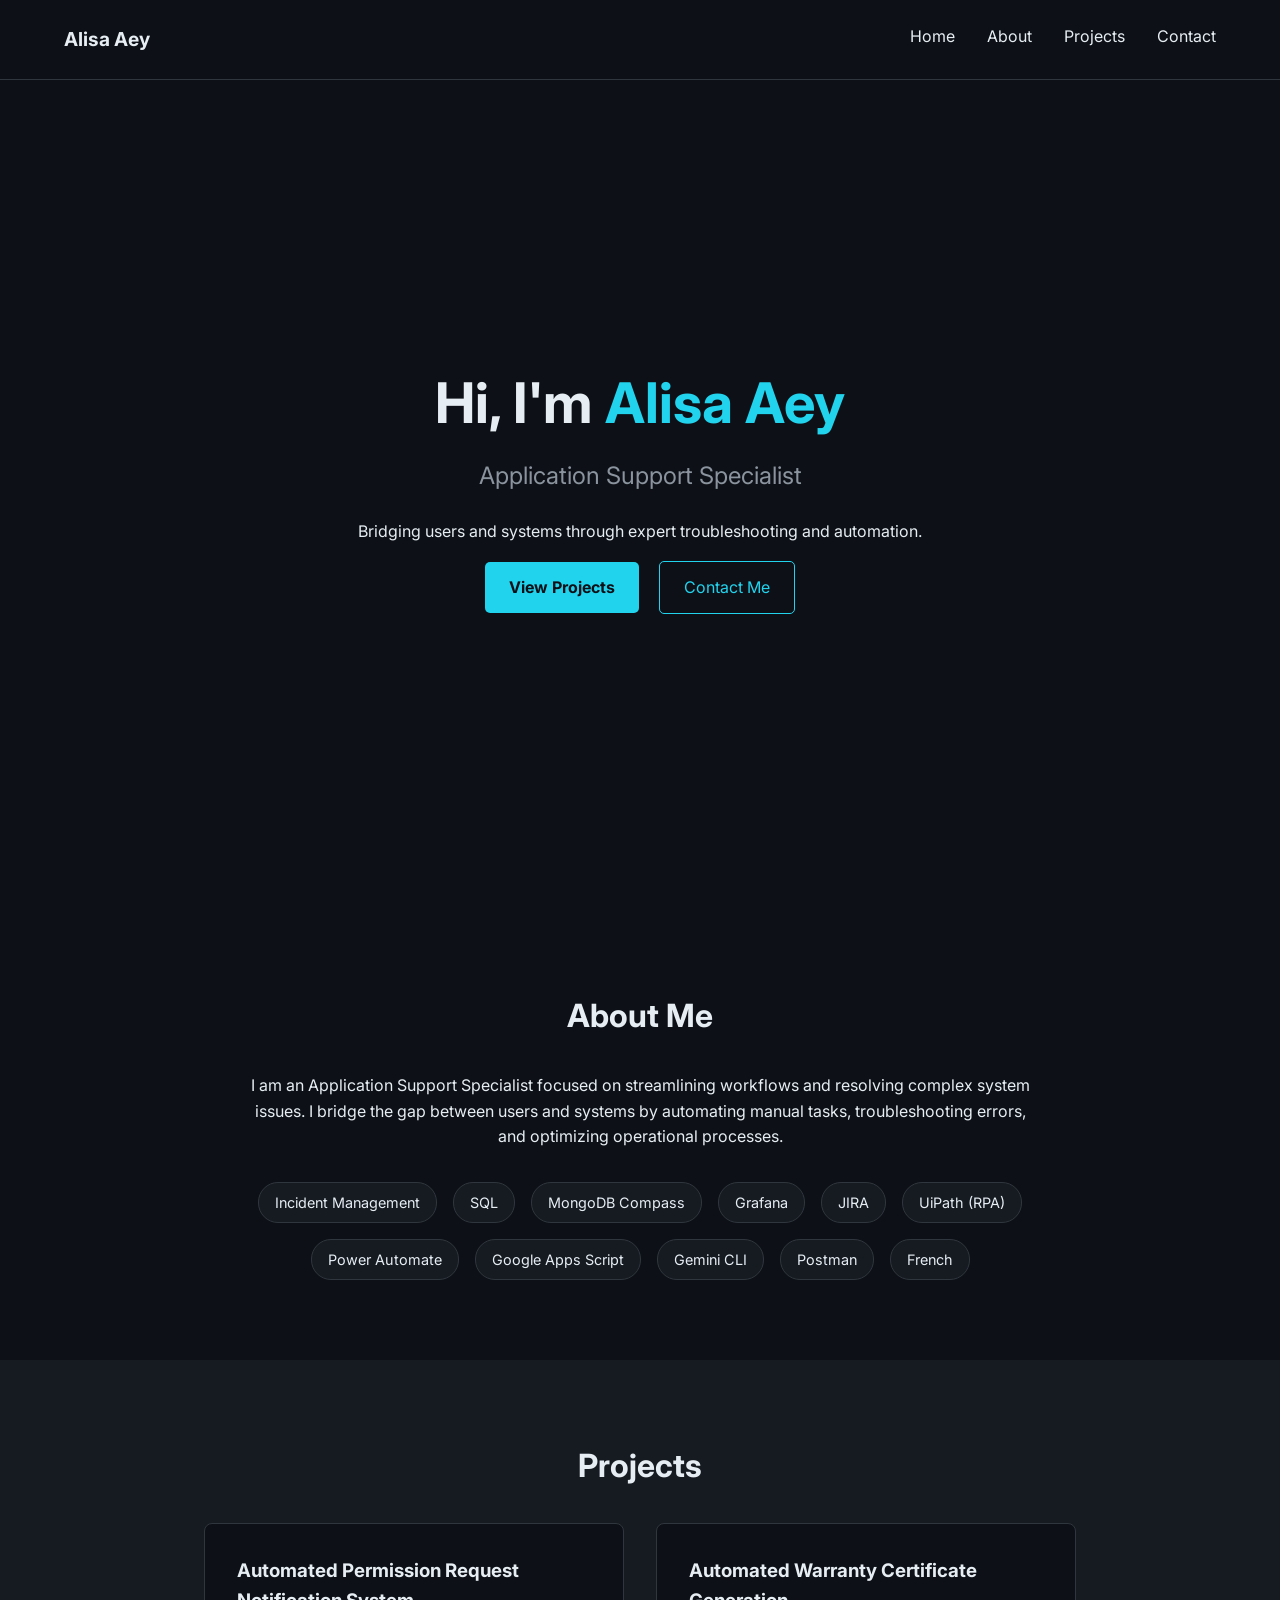
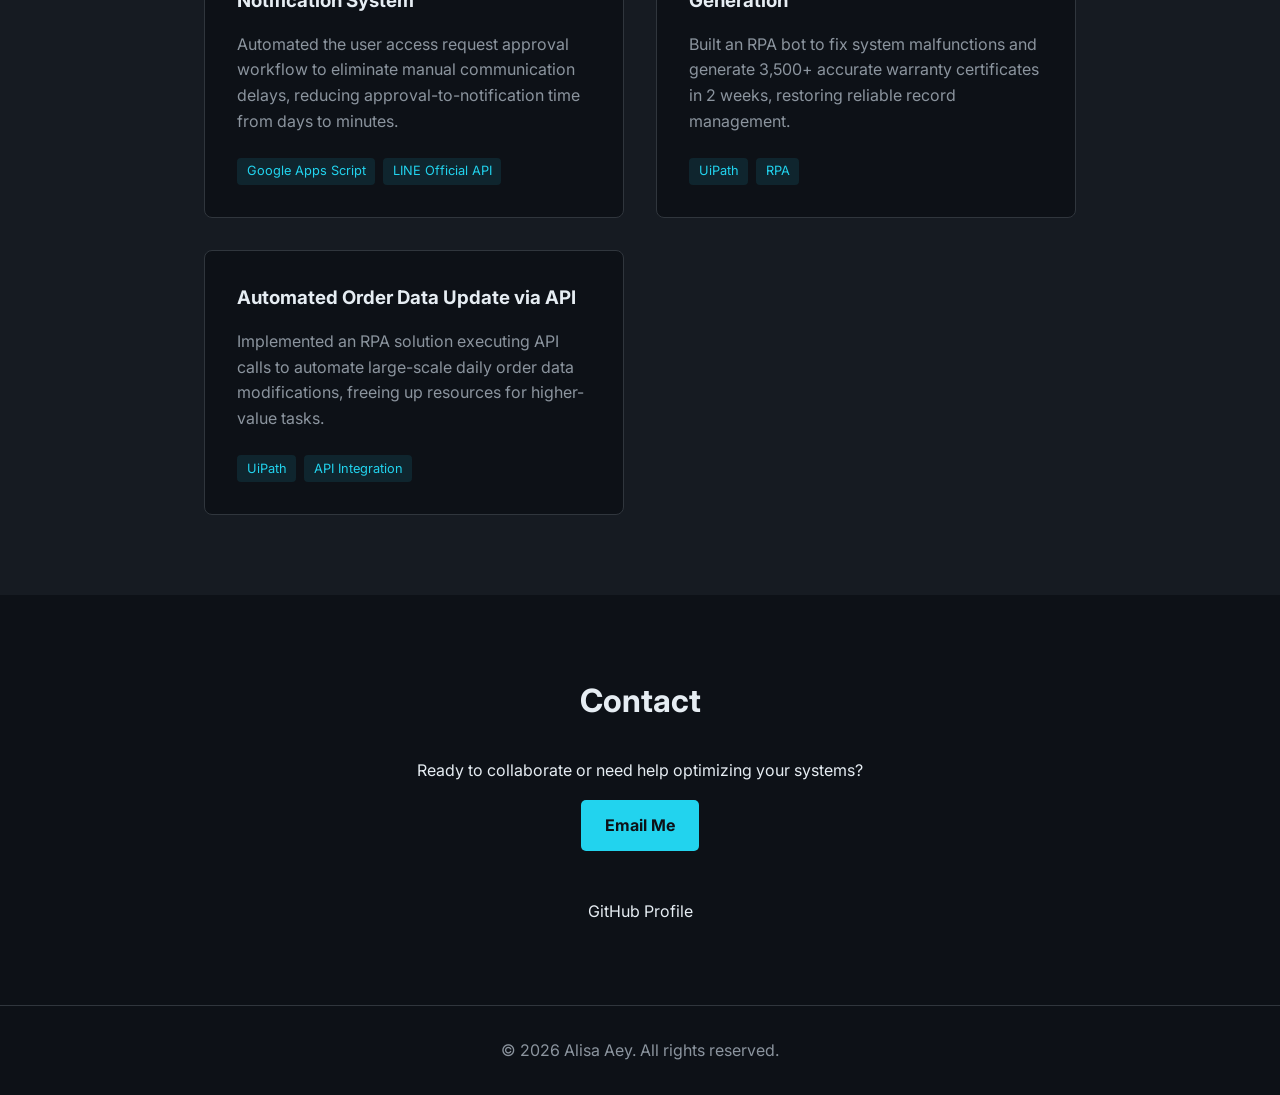
==== P1_portfolio/index.html @ d016bc78 "Add Power Automate to skills and update portfolio Co-authored-by: factory-droid[bot] <138933559+fact" ====
<!DOCTYPE html>
<html lang="en">
<head>
    <meta charset="UTF-8">
    <meta name="viewport" content="width=device-width, initial-scale=1.0">
    <title>Alisa Aey - Application Support Specialist</title>
    <link href="https://fonts.googleapis.com/css2?family=Inter:wght@300;400;600;700&display=swap" rel="stylesheet">
    <link rel="stylesheet" href="style.css">
</head>
<body>
    <nav class="navbar">
        <div class="logo">Alisa Aey</div>
        <ul class="nav-links">
            <li><a href="#home">Home</a></li>
            <li><a href="#about">About</a></li>
            <li><a href="#projects">Projects</a></li>
            <li><a href="#contact">Contact</a></li>
        </ul>
    </nav>

    <header id="home" class="hero">
        <div class="hero-content">
            <h1>Hi, I'm <span class="highlight">Alisa Aey</span></h1>
            <h2>Application Support Specialist</h2>
            <p>Bridging users and systems through expert troubleshooting and automation.</p>
            <div class="cta-buttons">
                <a href="#projects" class="btn btn-primary">View Projects</a>
                <a href="#contact" class="btn btn-secondary">Contact Me</a>
            </div>
        </div>
    </header>

    <section id="about" class="section-padding">
        <div class="container">
            <h2 class="section-title">About Me</h2>
            <div class="about-content">
                <p>I am an Application Support Specialist focused on streamlining workflows and resolving complex system issues. I bridge the gap between users and systems by automating manual tasks, troubleshooting errors, and optimizing operational processes.</p>
                <div class="skills-grid">
                    <span>Incident Management</span>
                    <span>SQL</span>
                    <span>MongoDB Compass</span>
                    <span>Grafana</span>
                    <span>JIRA</span>
                    <span>UiPath (RPA)</span>
                    <span>Power Automate</span>
                    <span>Google Apps Script</span>
                    <span>Gemini CLI</span>
                    <span>Postman</span>
                    <span>French</span>
                </div>
            </div>
        </div>
    </section>

    <section id="projects" class="section-padding bg-alt">
        <div class="container">
            <h2 class="section-title">Projects</h2>
            <div class="projects-grid">
                <!-- Project 1 -->
                <div class="project-card">
                    <h3>Automated Permission Request Notification System</h3>
                    <p>Automated the user access request approval workflow to eliminate manual communication delays, reducing approval-to-notification time from days to minutes.</p>
                    <div class="tech-tags">
                        <span>Google Apps Script</span>
                        <span>LINE Official API</span>
                    </div>
                </div>
                <!-- Project 2 -->
                <div class="project-card">
                    <h3>Automated Warranty Certificate Generation</h3>
                    <p>Built an RPA bot to fix system malfunctions and generate 3,500+ accurate warranty certificates in 2 weeks, restoring reliable record management.</p>
                    <div class="tech-tags">
                        <span>UiPath</span>
                        <span>RPA</span>
                    </div>
                </div>
                <!-- Project 3 -->
                <div class="project-card">
                    <h3>Automated Order Data Update via API</h3>
                    <p>Implemented an RPA solution executing API calls to automate large-scale daily order data modifications, freeing up resources for higher-value tasks.</p>
                    <div class="tech-tags">
                        <span>UiPath</span>
                        <span>API Integration</span>
                    </div>
                </div>
            </div>
        </div>
    </section>

    <section id="contact" class="section-padding">
        <div class="container">
            <h2 class="section-title">Contact</h2>
            <div class="contact-content text-center">
                <p>Ready to collaborate or need help optimizing your systems?</p>
                <a href="mailto:aey.alisarit@gmail.com" class="btn btn-primary">Email Me</a>
                <div class="social-links">
                    <a href="https://github.com/alisa-aey" target="_blank">GitHub Profile</a>
                </div>
            </div>
        </div>
    </section>

    <footer>
        <p>&copy; 2026 Alisa Aey. All rights reserved.</p>
    </footer>

    <script src="main.js"></script>
</body>
</html>
---- P1_portfolio/style.css ----
:root {
    --bg-color: #0d1117;
    --surface-color: #161b22;
    --border-color: #30363d;
    --text-primary: #e6edf3;
    --text-secondary: #8b949e;
    --accent-color: #22d3ee;
    --accent-hover: #67e8f9;
    --font-family: 'Inter', sans-serif;
}

* {
    margin: 0;
    padding: 0;
    box-sizing: border-box;
}

body {
    background-color: var(--bg-color);
    color: var(--text-primary);
    font-family: var(--font-family);
    line-height: 1.6;
}

.container {
    max-width: 1000px;
    margin: 0 auto;
    padding: 0 5%;
}

.navbar {
    display: flex;
    justify-content: space-between;
    padding: 1.5rem 5%;
    background-color: var(--bg-color);
    position: sticky;
    top: 0;
    border-bottom: 1px solid var(--border-color);
    z-index: 1000;
}

.logo {
    font-weight: 700;
    font-size: 1.2rem;
    color: var(--text-primary);
}

.nav-links {
    list-style: none;
    display: flex;
    gap: 2rem;
}

.nav-links a {
    color: var(--text-primary);
    text-decoration: none;
    transition: color 0.3s;
}

.nav-links a:hover {
    color: var(--accent-color);
}

.hero {
    height: calc(100vh - 70px);
    display: flex;
    align-items: center;
    justify-content: center;
    text-align: center;
    padding: 0 5%;
}

.hero h1 {
    font-size: 3.5rem;
    margin-bottom: 0.5rem;
}

.hero h2 {
    color: var(--text-secondary);
    font-weight: 400;
    margin-bottom: 1.5rem;
}

.highlight {
    color: var(--accent-color);
}

.btn {
    display: inline-block;
    padding: 0.8rem 1.5rem;
    border-radius: 5px;
    text-decoration: none;
    margin: 1rem 0.5rem;
    transition: all 0.3s;
}

.btn-primary {
    background-color: var(--accent-color);
    color: var(--bg-color);
    font-weight: bold;
}

.btn-primary:hover {
    background-color: var(--accent-hover);
    box-shadow: 0 0 15px rgba(34, 211, 238, 0.4);
}

.btn-secondary {
    border: 1px solid var(--accent-color);
    color: var(--accent-color);
}

.btn-secondary:hover {
    background-color: rgba(34, 211, 238, 0.1);
}

.section-padding {
    padding: 5rem 0;
}

.bg-alt {
    background-color: var(--surface-color);
}

.section-title {
    font-size: 2rem;
    margin-bottom: 2rem;
    text-align: center;
    color: var(--text-primary);
}

.placeholder-text {
    text-align: center;
    color: var(--text-secondary);
    font-style: italic;
}

footer {
    text-align: center;
    padding: 2rem;
    border-top: 1px solid var(--border-color);
    color: var(--text-secondary);
}

/* Custom additions for content sections */
.about-content {
    text-align: center;
    max-width: 800px;
    margin: 0 auto;
}

.skills-grid {
    display: flex;
    flex-wrap: wrap;
    justify-content: center;
    gap: 1rem;
    margin-top: 2rem;
}

.skills-grid span {
    background-color: var(--surface-color);
    padding: 0.5rem 1rem;
    border-radius: 20px;
    border: 1px solid var(--border-color);
    font-size: 0.9rem;
}

.projects-grid {
    display: grid;
    grid-template-columns: repeat(auto-fit, minmax(300px, 1fr));
    gap: 2rem;
    margin-top: 2rem;
}

.project-card {
    background-color: var(--bg-color);
    padding: 2rem;
    border-radius: 8px;
    border: 1px solid var(--border-color);
    transition: transform 0.3s;
}

.project-card:hover {
    transform: translateY(-5px);
    border-color: var(--accent-color);
}

.project-card h3 {
    margin-bottom: 1rem;
    color: var(--text-primary);
}

.project-card p {
    color: var(--text-secondary);
    margin-bottom: 1.5rem;
}

.tech-tags {
    display: flex;
    flex-wrap: wrap;
    gap: 0.5rem;
}

.tech-tags span {
    font-size: 0.8rem;
    color: var(--accent-color);
    background-color: rgba(34, 211, 238, 0.1);
    padding: 0.2rem 0.6rem;
    border-radius: 4px;
}

.text-center {
    text-align: center;
}

.social-links {
    margin-top: 2rem;
}

.social-links a {
    color: var(--text-primary);
    text-decoration: none;
    margin: 0 1rem;
}

.social-links a:hover {
    color: var(--accent-color);
}
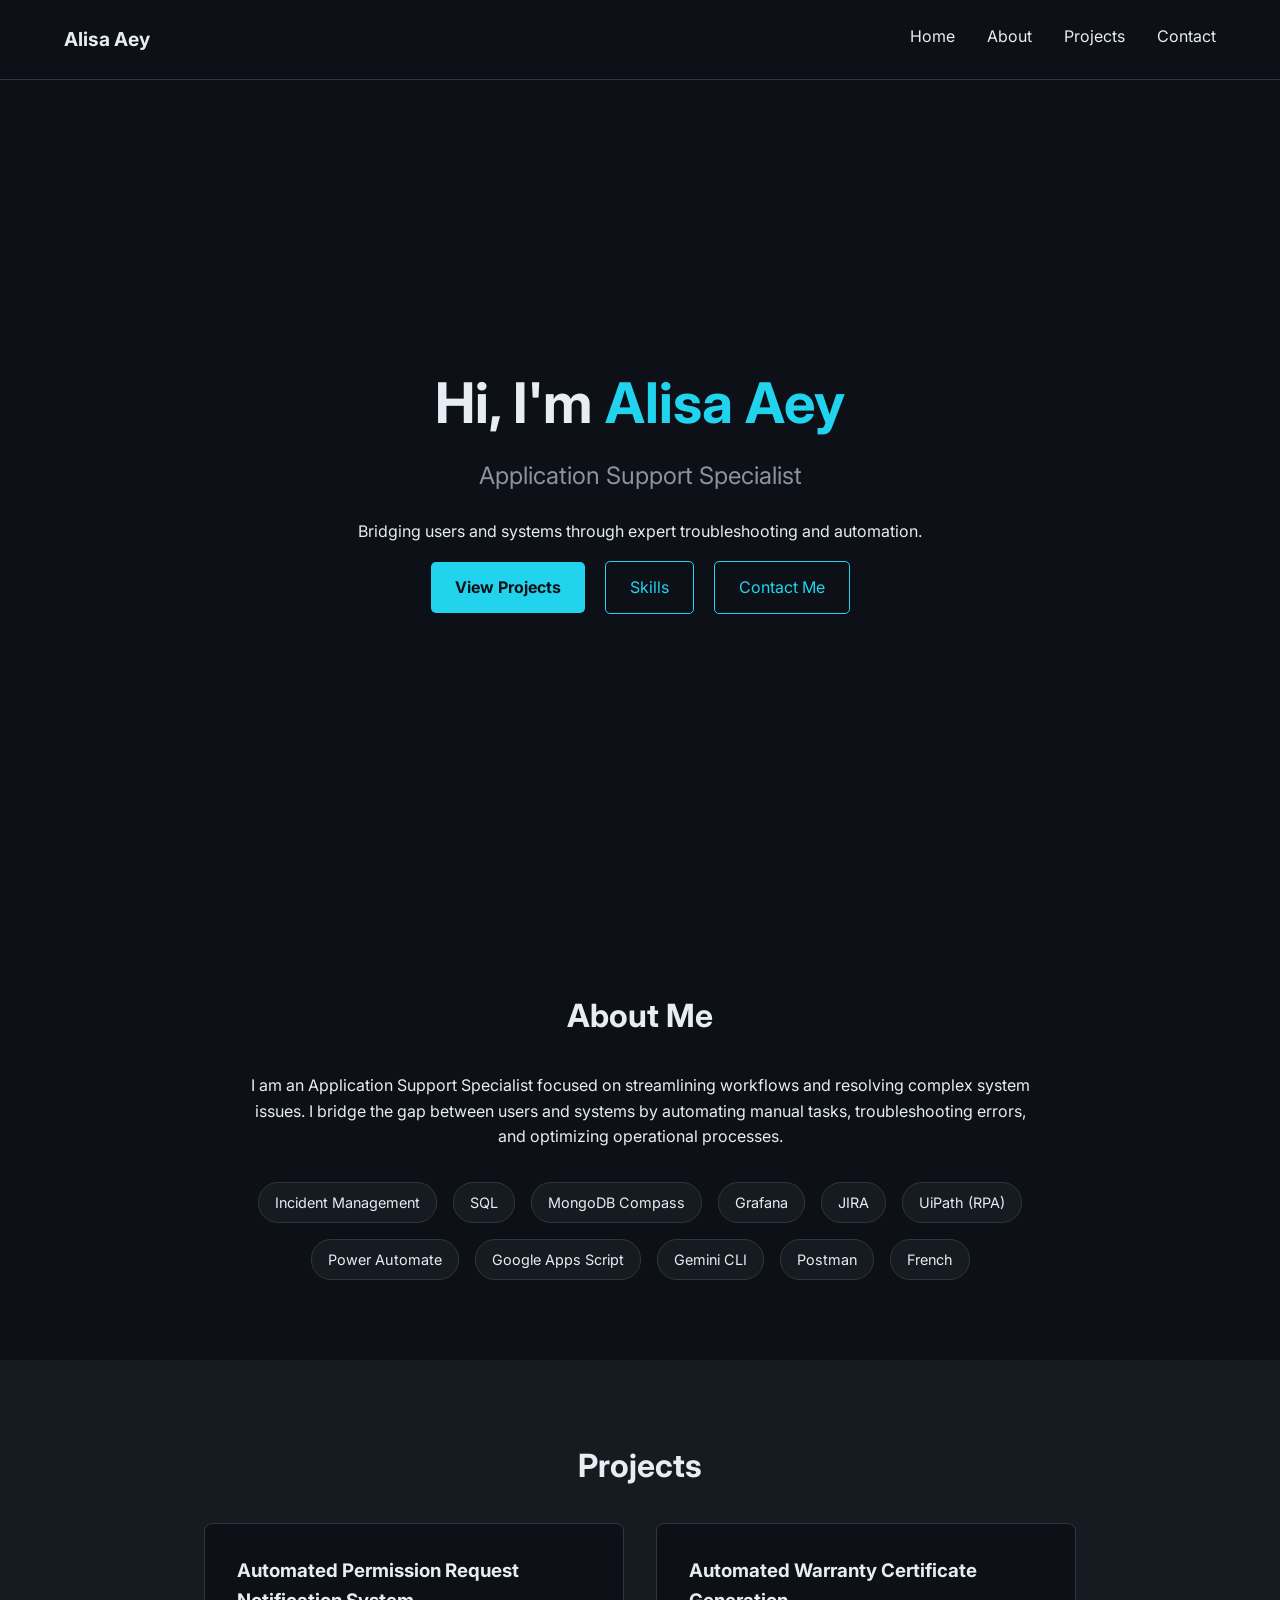
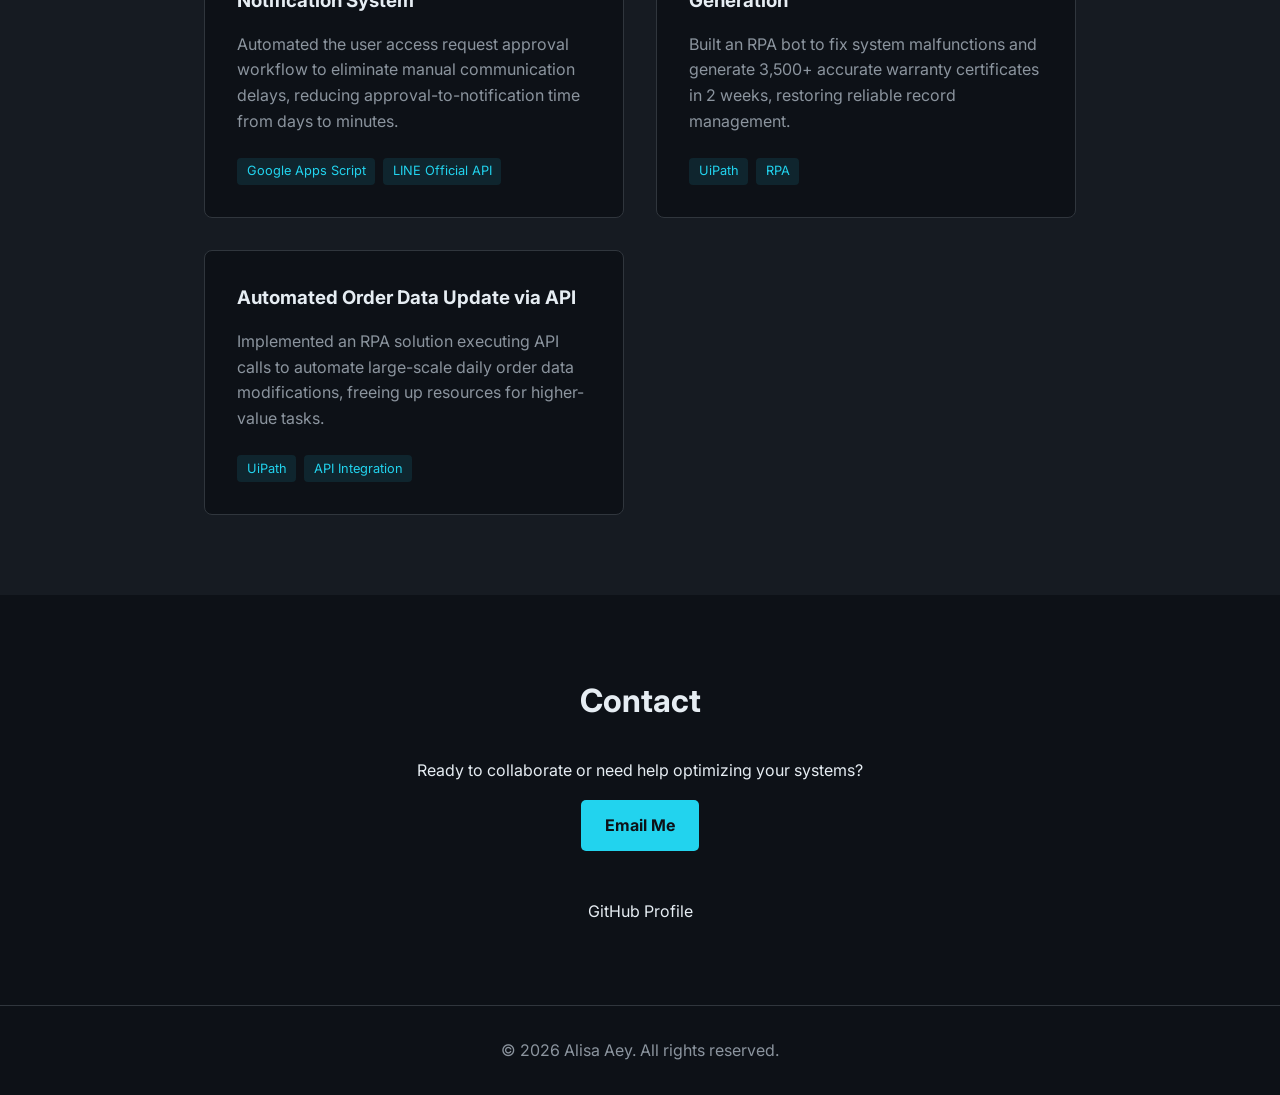
==== commit 0d752852: "Add Skills button to hero section Co-authored-by: factory-droid[bot] <138933559+factory-droid[bot]@u" ====
--- a/P1_portfolio/index.html
+++ b/P1_portfolio/index.html
@@ -25,6 +25,7 @@
             <p>Bridging users and systems through expert troubleshooting and automation.</p>
             <div class="cta-buttons">
                 <a href="#projects" class="btn btn-primary">View Projects</a>
+                <a href="#about" class="btn btn-secondary">Skills</a>
                 <a href="#contact" class="btn btn-secondary">Contact Me</a>
             </div>
         </div>
